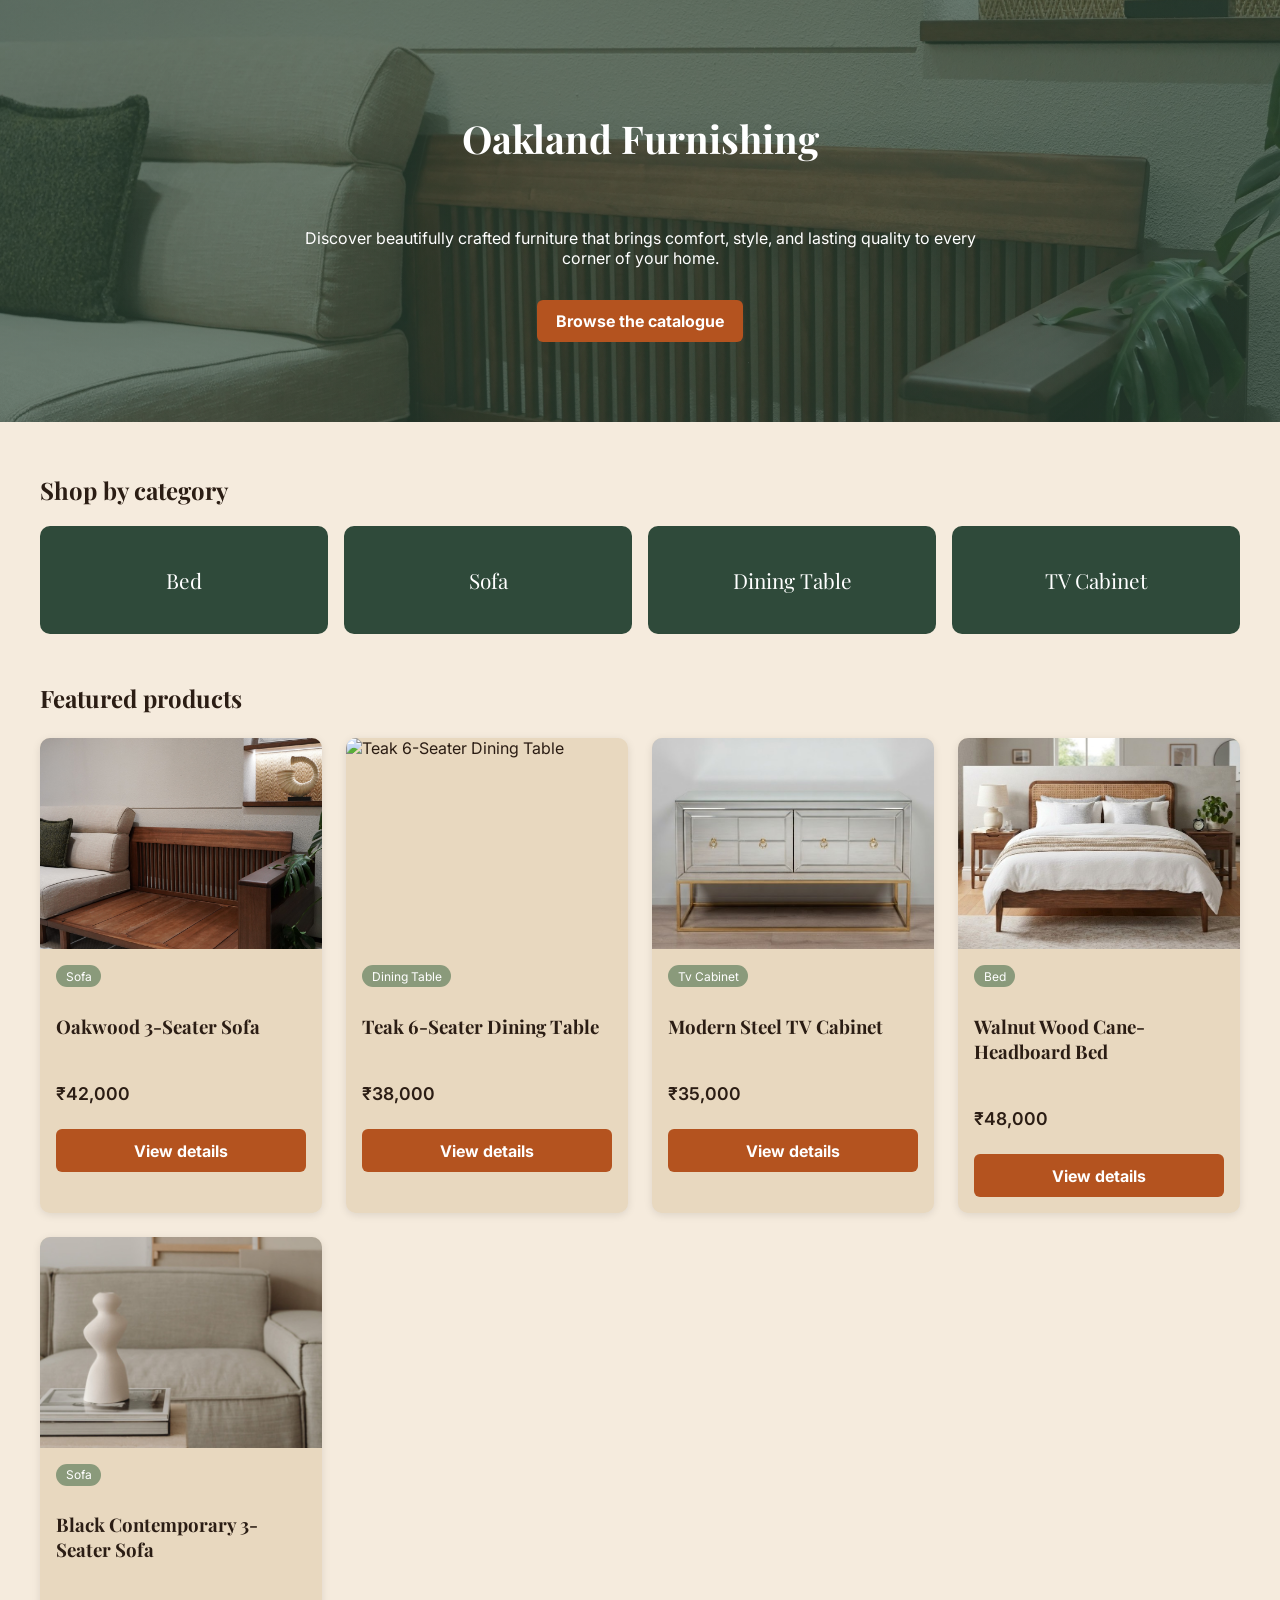
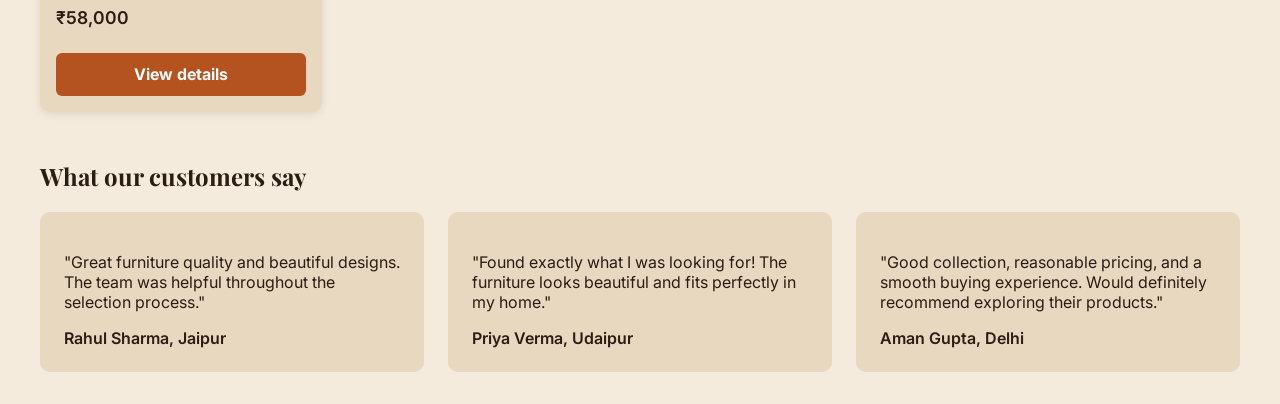
==== index.html @ d2070bec "Consistent image sizing with aspect-ratio and object-fit" ====
<!DOCTYPE html>
<html lang="en">
<head>
  <meta charset="UTF-8">
  <meta name="viewport" content="width=device-width, initial-scale=1">
  <title>Oakland Furnishing</title>

  <link rel="preconnect" href="https://fonts.googleapis.com">
  <link rel="preconnect" href="https://fonts.gstatic.com" crossorigin>
  <link href="https://fonts.googleapis.com/css2?family=Playfair+Display:wght@600;700&family=Inter:wght@400;500;600&display=swap" rel="stylesheet">
  <link rel="stylesheet" href="css/style.css">
</head>
   
    <script src="js/main.js"></script>
  <section class="hero">
    <div class="hero-text">
      <h1>Oakland Furnishing</h1>
      <p>Discover beautifully crafted furniture that brings comfort, style, and lasting quality to every corner of your home.</p>
      <a href="products.html" class="btn">Browse the catalogue</a>
    </div>
  </section>

  <main>
    <h2>Shop by category</h2>
    <div class="tiles">
      <a class="tile" href="products.html?category=bed">Bed</a>
      <a class="tile" href="products.html?category=sofa">Sofa</a>
      <a class="tile" href="products.html?category=dining table">Dining Table</a>
      <a class="tile" href="products.html?category=tv cabinet">TV Cabinet</a>
    </div>

    <h2 class="section-title">Featured products</h2>
    <div class="product-grid" id="featured-grid"></div>

    <h2 class="section-title">What our customers say</h2>
    <div class="testimonials">
      <blockquote class="testimonial">
        <p>"Great furniture quality and beautiful designs. The team was helpful throughout the selection process."</p>
        <cite>Rahul Sharma, Jaipur</cite>
      </blockquote>
      <blockquote class="testimonial">
        <p>"Found exactly what I was looking for! The furniture looks beautiful and fits perfectly in my home."</p>
        <cite> Priya Verma, Udaipur</cite>
      </blockquote>
      <blockquote class="testimonial">
        <p>"Good collection, reasonable pricing, and a smooth buying experience. Would definitely recommend exploring their products."</p>
        <cite>Aman Gupta, Delhi</cite>
      </blockquote>
    </div>
  </main>

  <script src="js/data.js"></script>
  <script src="js/home.js"></script>
  <script src="js/main.js"></script>
<script>
    document.getElementById('hamburger').addEventListener('click', () => {
      document.getElementById('nav-links').classList.toggle('open');
    });
  </script>
</html>
---- css/style.css ----
@import url('https://fonts.googleapis.com/css2?family=Inter:wght@400;500;600&family=Playfair+Display:wght@500;700&display=swap');

:root {
  --bg: #F5EBDD;
  --surface: #E8D8BF;
  --nav: #2F4A3A;
  --accent: #B4531F;
  --accent-dark: #A34A1A;
  --tag: #8A9A7B;
  --text: #2B1D14;

  --font-heading: 'Playfair Display', serif;
  --font-body: 'Inter', sans-serif;
}

body {
  margin: 0;
  background: var(--bg);
  color: var(--text);
  font-family: var(--font-body);
}

h1, h2, h3 {
  font-family: var(--font-heading);
}

.navbar {
  background: var(--nav);
  color: #fff;
  display: flex;
  justify-content: space-between;
  align-items: center;
  padding: 1rem 1.5rem;
  position: relative;
}
.navbar a { color: #fff; text-decoration: none; }
.logo { font-family: var(--font-heading); font-size: 1.5rem; font-weight: 700; }
.nav-links { list-style: none; display: flex; gap: 1.5rem; }
.nav-links a:hover { text-decoration: underline; }
.hamburger { display: none; background: none; border: none; color: #fff; font-size: 1.8rem; cursor: pointer; }

@media (max-width: 768px) {
  .hamburger { display: block; }
  .nav-links {
    display: none;
    flex-direction: column;
    position: absolute;
    top: 100%; left: 0; right: 0;
    background: var(--nav);
    padding: 1rem 1.5rem;
  }
  .nav-links.open { display: flex; }
}
.footer {
  background: var(--nav);
  color: #fff;
  display: flex;
  flex-wrap: wrap;
  gap: 2rem;
  justify-content: space-between;
  padding: 2rem 1.5rem;
  margin-top: 3rem;
}
.footer a { color: #fff; display: block; text-decoration: none; margin-bottom: .3rem; }
.footer a:hover { text-decoration: underline; }

main { padding: 2rem 1.5rem; max-width: 1200px; margin: 0 auto; }

.product-grid {
  display: grid;
  grid-template-columns: repeat(auto-fill, minmax(250px, 1fr));
  gap: 1.5rem;
  margin-top: 1.5rem;
}

.product-card {
  background: var(--surface);
  border-radius: 10px;
  overflow: hidden;
  box-shadow: 0 2px 8px rgba(0,0,0,.1);
  display: flex;
  flex-direction: column;
}
.product-card img { width: 100%; aspect-ratio: 4 / 3; object-fit: cover; display: block; }
.card-body { padding: 1rem; display: flex; flex-direction: column; gap: .5rem; }

.category-tag {
  align-self: flex-start;
  background: var(--tag);
  color: #fff;
  font-size: .75rem;
  padding: .2rem .6rem;
  border-radius: 999px;
  text-transform: capitalize;
}
.price { font-weight: 600; font-size: 1.1rem; }

.btn {
  display: inline-block;
  background: var(--accent);
  color: #fff;
  font-weight: 700;
  border: none;
  padding: .7rem 1.2rem;
  border-radius: 6px;
  cursor: pointer;
  font-size: 1rem;
  text-decoration: none;
  text-align: center;
}
.btn:hover { background: var(--accent-dark); }


.filters { display: flex; flex-wrap: wrap; gap: .6rem; margin-top: 1rem; }

.filter-btn {
  background: transparent;
  color: var(--accent);
  border: 2px solid var(--accent);
  font-weight: 700;
  font-size: .95rem;
  padding: .5rem 1rem;
  border-radius: 999px;
  cursor: pointer;
}
.filter-btn:hover { background: var(--surface); }
.filter-btn.active { background: var(--accent); color: #fff; }

.empty-message { grid-column: 1 / -1; padding: 2rem 0; font-size: 1.1rem; }


.product-layout { display: grid; grid-template-columns: 1fr 1fr; gap: 2rem; }
.main-image { width: 100%; aspect-ratio: 4 / 3; object-fit: cover; border-radius: 10px; display: block; }
.thumbs { display: flex; gap: .6rem; margin-top: .6rem; }
.thumb { width: 80px; aspect-ratio: 4 / 3; object-fit: cover; border-radius: 6px; cursor: pointer; border: 2px solid transparent; }
.thumb.active { border-color: var(--accent); }
.info { display: flex; flex-direction: column; gap: .8rem; align-items: flex-start; }
.specs { list-style: none; padding: 0; display: flex; flex-direction: column; gap: .4rem; }
.not-found { text-align: center; padding: 3rem 0; }
.not-found .btn { margin-top: 1rem; }

@media (max-width: 768px) {
  .product-layout { grid-template-columns: 1fr; }
}


.hero {
  background: linear-gradient(rgba(47,74,58,.65), rgba(47,74,58,.65)), url('../images/oak-sofa-1.jpg') center / cover;
  color: #fff;
  padding: 5rem 1.5rem;
  text-align: center;
}
.hero-text { max-width: 700px; margin: 0 auto; display: flex; flex-direction: column; align-items: center; gap: 1rem; }
.hero h1 { font-size: 2.4rem; }

.section-title { margin-top: 3rem; }
.tiles { display: grid; grid-template-columns: repeat(auto-fit, minmax(180px, 1fr)); gap: 1rem; margin-top: 1rem; }
.tile {
  background: var(--nav);
  color: #fff;
  text-decoration: none;
  font-family: var(--font-heading);
  font-size: 1.3rem;
  text-align: center;
  padding: 2.5rem 1rem;
  border-radius: 10px;
}
.tile:hover { background: var(--accent); }

.testimonials { display: grid; grid-template-columns: repeat(auto-fit, minmax(250px, 1fr)); gap: 1.5rem; margin-top: 1rem; }
.testimonial { background: var(--surface); margin: 0; padding: 1.5rem; border-radius: 10px; }
.testimonial cite { display: block; margin-top: .8rem; font-weight: 600; font-style: normal; }


.contact-layout { display: grid; grid-template-columns: 1.2fr 1fr; gap: 2rem; margin-top: 1.5rem; }
.contact-list { list-style: none; padding: 0; display: flex; flex-direction: column; gap: .6rem; margin-bottom: 1rem; }
.contact-list a { color: var(--accent); font-weight: 600; }
.contact-info { display: flex; flex-direction: column; align-items: flex-start; gap: .5rem; }
.map-box { width: 100%; margin-top: 1rem; }
.map-box iframe { width: 100%; height: 300px; border: 0; border-radius: 10px; }
.placeholder-box { background: var(--surface); padding: 2rem 1rem; border-radius: 10px; text-align: center; width: 100%; }

@media (max-width: 768px) {
  .contact-layout { grid-template-columns: 1fr; }
}
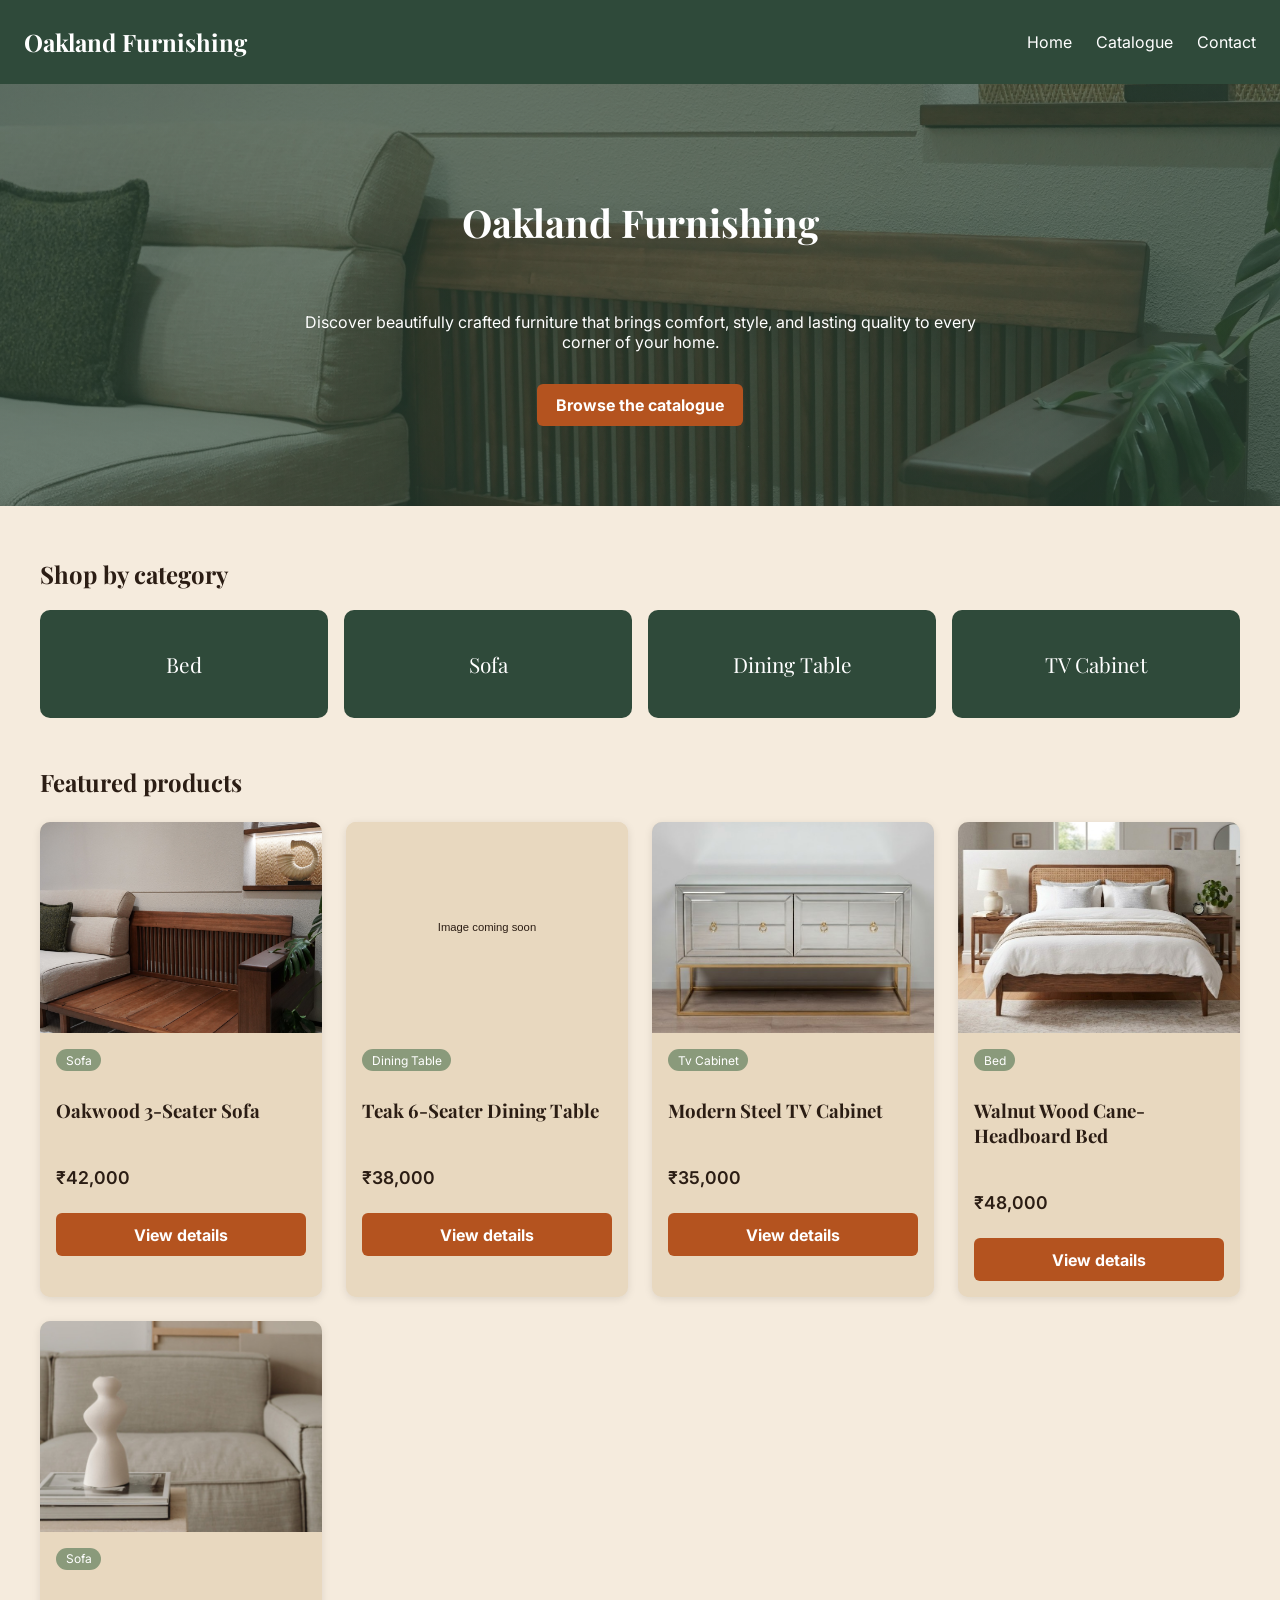
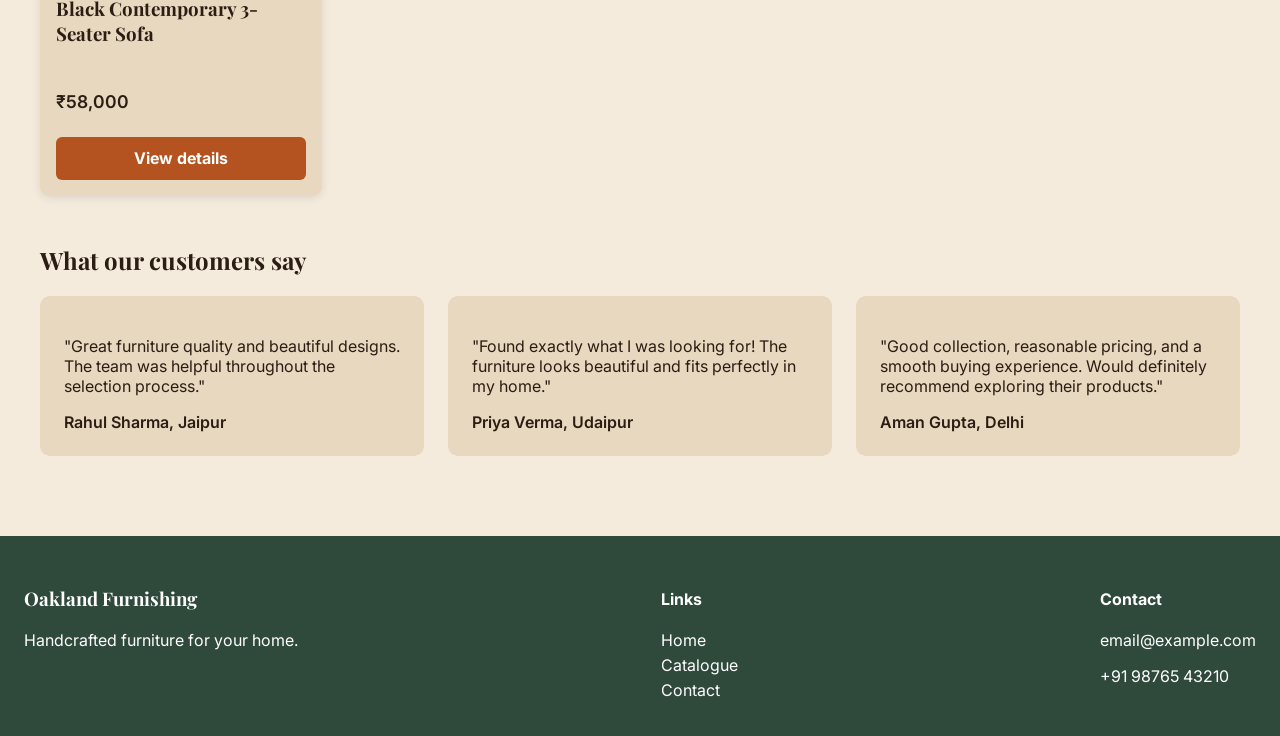
==== commit 7cb272f9: "Remove duplicate hamburger handler and load main.js once" ====
--- a/index.html
+++ b/index.html
@@ -1,6 +1,7 @@
 <!DOCTYPE html>
 <html lang="en">
 <head>
+<body>
   <meta charset="UTF-8">
   <meta name="viewport" content="width=device-width, initial-scale=1">
   <title>Oakland Furnishing</title>
@@ -11,7 +12,6 @@
   <link rel="stylesheet" href="css/style.css">
 </head>
    
-    <script src="js/main.js"></script>
   <section class="hero">
     <div class="hero-text">
       <h1>Oakland Furnishing</h1>
@@ -52,9 +52,5 @@
   <script src="js/data.js"></script>
   <script src="js/home.js"></script>
   <script src="js/main.js"></script>
-<script>
-    document.getElementById('hamburger').addEventListener('click', () => {
-      document.getElementById('nav-links').classList.toggle('open');
-    });
-  </script>
+</body>
 </html>
--- a/css/style.css
+++ b/css/style.css
@@ -182,4 +182,37 @@
 
 @media (max-width: 768px) {
   .contact-layout { grid-template-columns: 1fr; }
-}+}
+
+
+.form-section { margin-top: 3rem; max-width: 600px; }
+form label { display: block; margin-top: 1rem; font-weight: 600; }
+form input[type="text"], form input[type="tel"], form select, form textarea {
+  width: 100%;
+  margin-top: .3rem;
+  padding: .7rem;
+  border: 1px solid var(--tag);
+  border-radius: 6px;
+  background: #fff;
+  font-family: var(--font-body);
+  font-size: 1rem;
+  box-sizing: border-box;
+}
+form button[type="submit"] {
+  margin-top: 1.2rem;
+  background: var(--accent);
+  color: #fff;
+  font-weight: 700;
+  border: none;
+  padding: .7rem 1.2rem;
+  border-radius: 6px;
+  font-size: 1rem;
+  cursor: pointer;
+}
+form button[type="submit"]:hover { background: var(--accent-dark); }
+form button[type="submit"]:disabled { opacity: .6; cursor: not-allowed; }
+.field-error { color: #b00020; font-size: .85rem; min-height: 1.1rem; margin: .2rem 0 0; }
+#form-status, #co-status { margin-top: 1rem; font-weight: 600; }
+.success { color: #2F6B3A; }
+.error { color: #b00020; }
+.whatsapp-btn { margin-top: 1rem; }
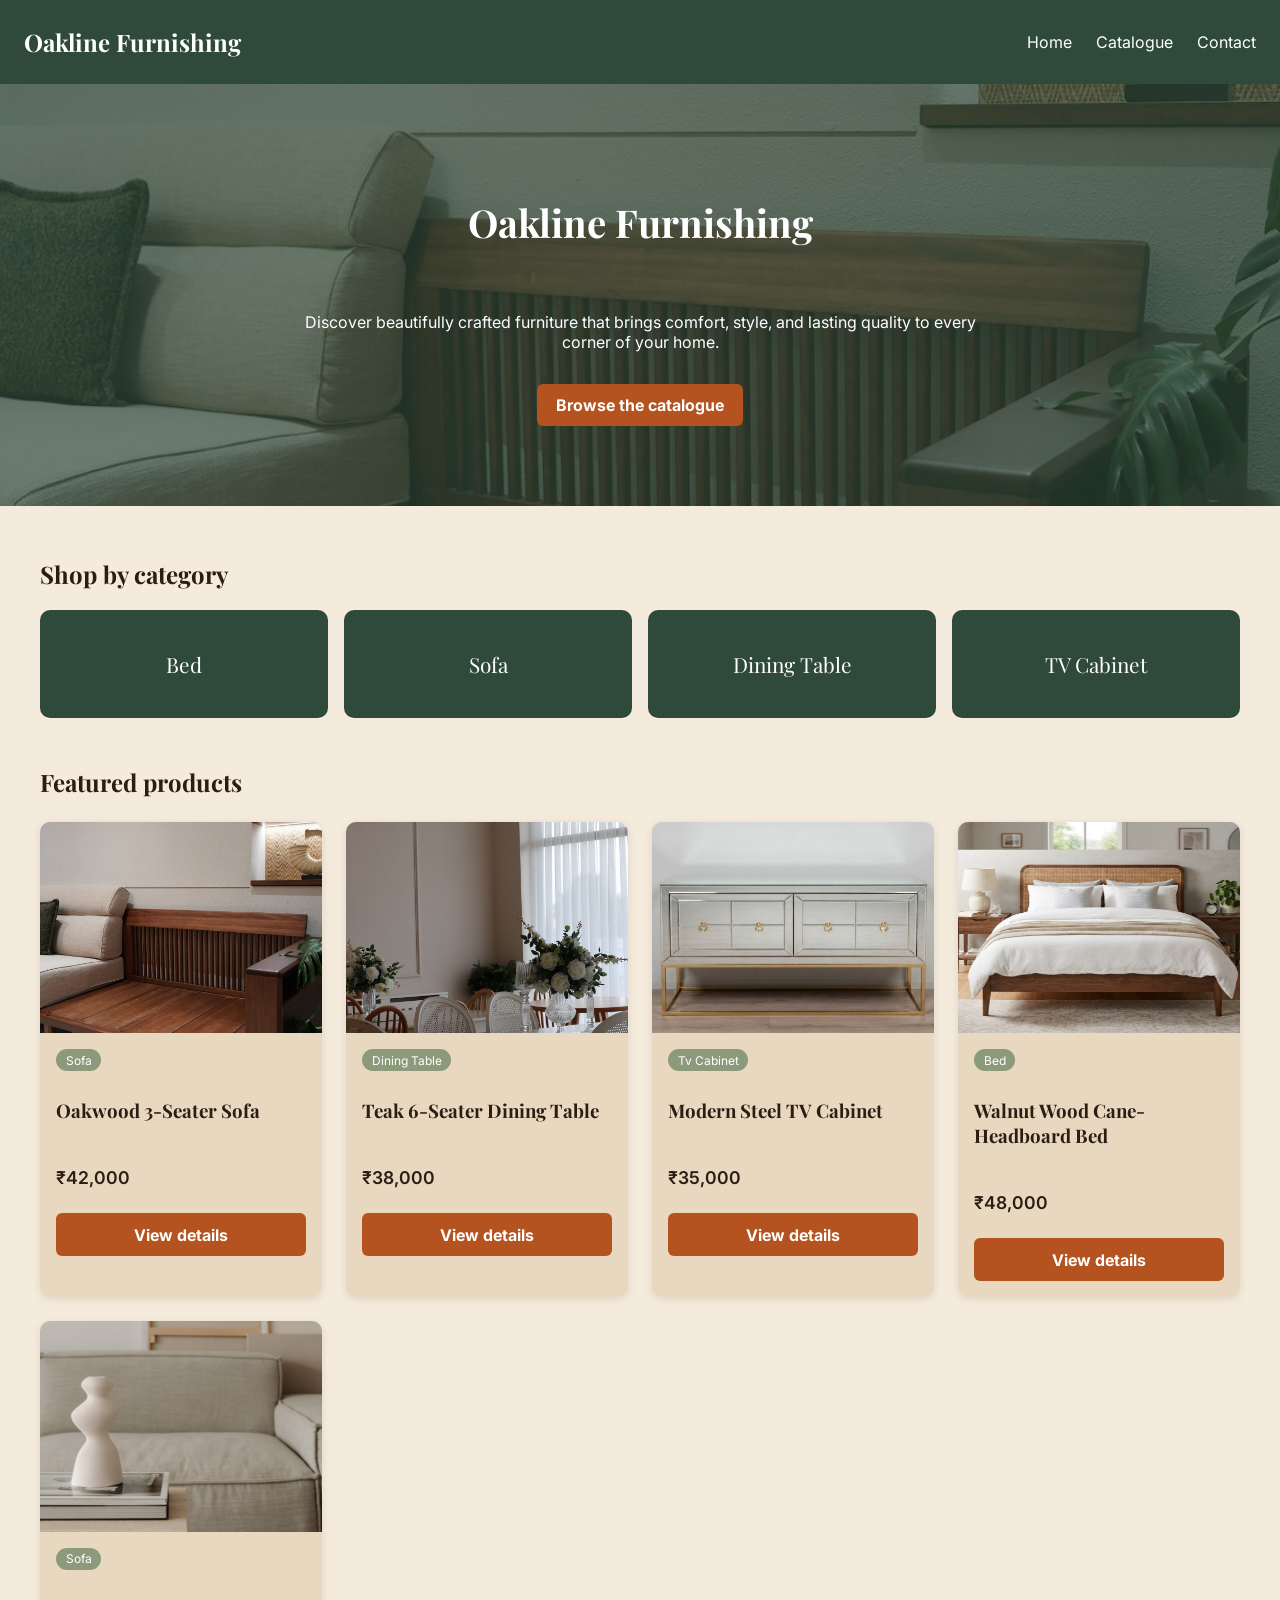
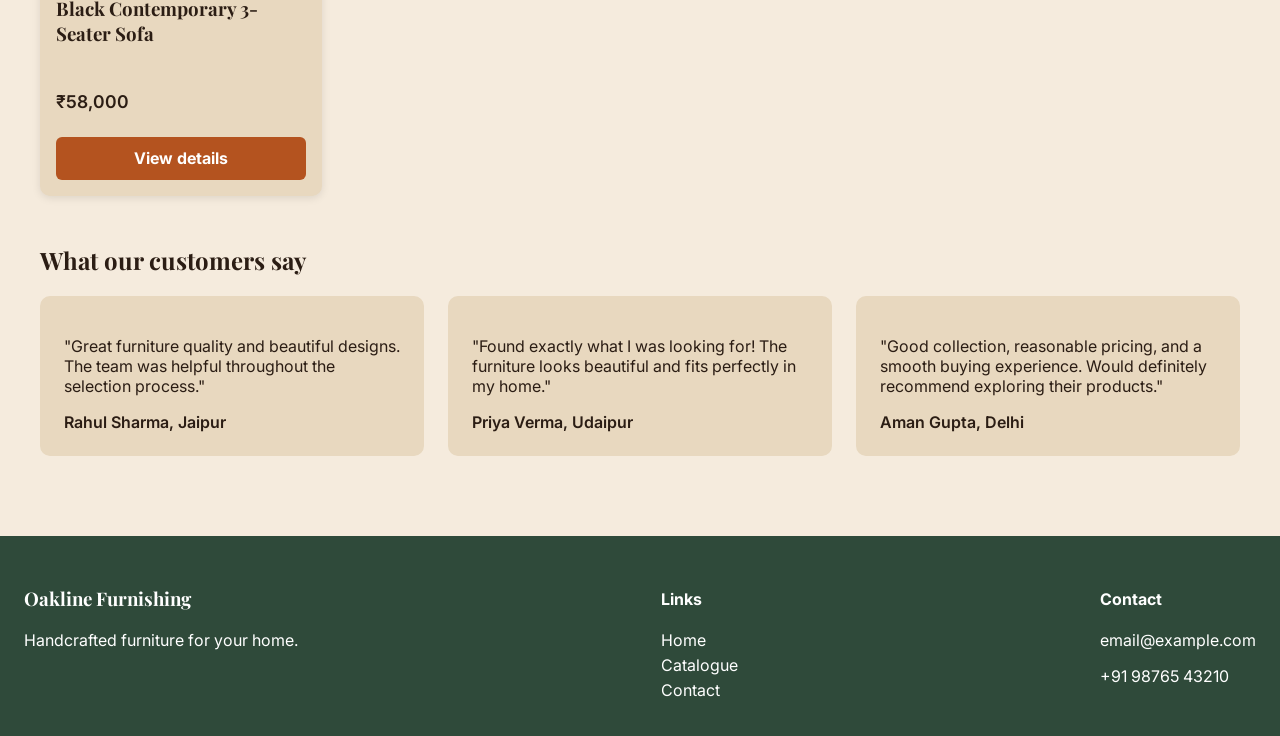
==== commit d0121e5a: "more resizing" ====
--- a/index.html
+++ b/index.html
@@ -4,7 +4,7 @@
 <body>
   <meta charset="UTF-8">
   <meta name="viewport" content="width=device-width, initial-scale=1">
-  <title>Oakland Furnishing</title>
+  <title>Oakline Furnishing</title>
 
   <link rel="preconnect" href="https://fonts.googleapis.com">
   <link rel="preconnect" href="https://fonts.gstatic.com" crossorigin>
@@ -14,7 +14,7 @@
    
   <section class="hero">
     <div class="hero-text">
-      <h1>Oakland Furnishing</h1>
+      <h1>Oakline Furnishing</h1>
       <p>Discover beautifully crafted furniture that brings comfort, style, and lasting quality to every corner of your home.</p>
       <a href="products.html" class="btn">Browse the catalogue</a>
     </div>
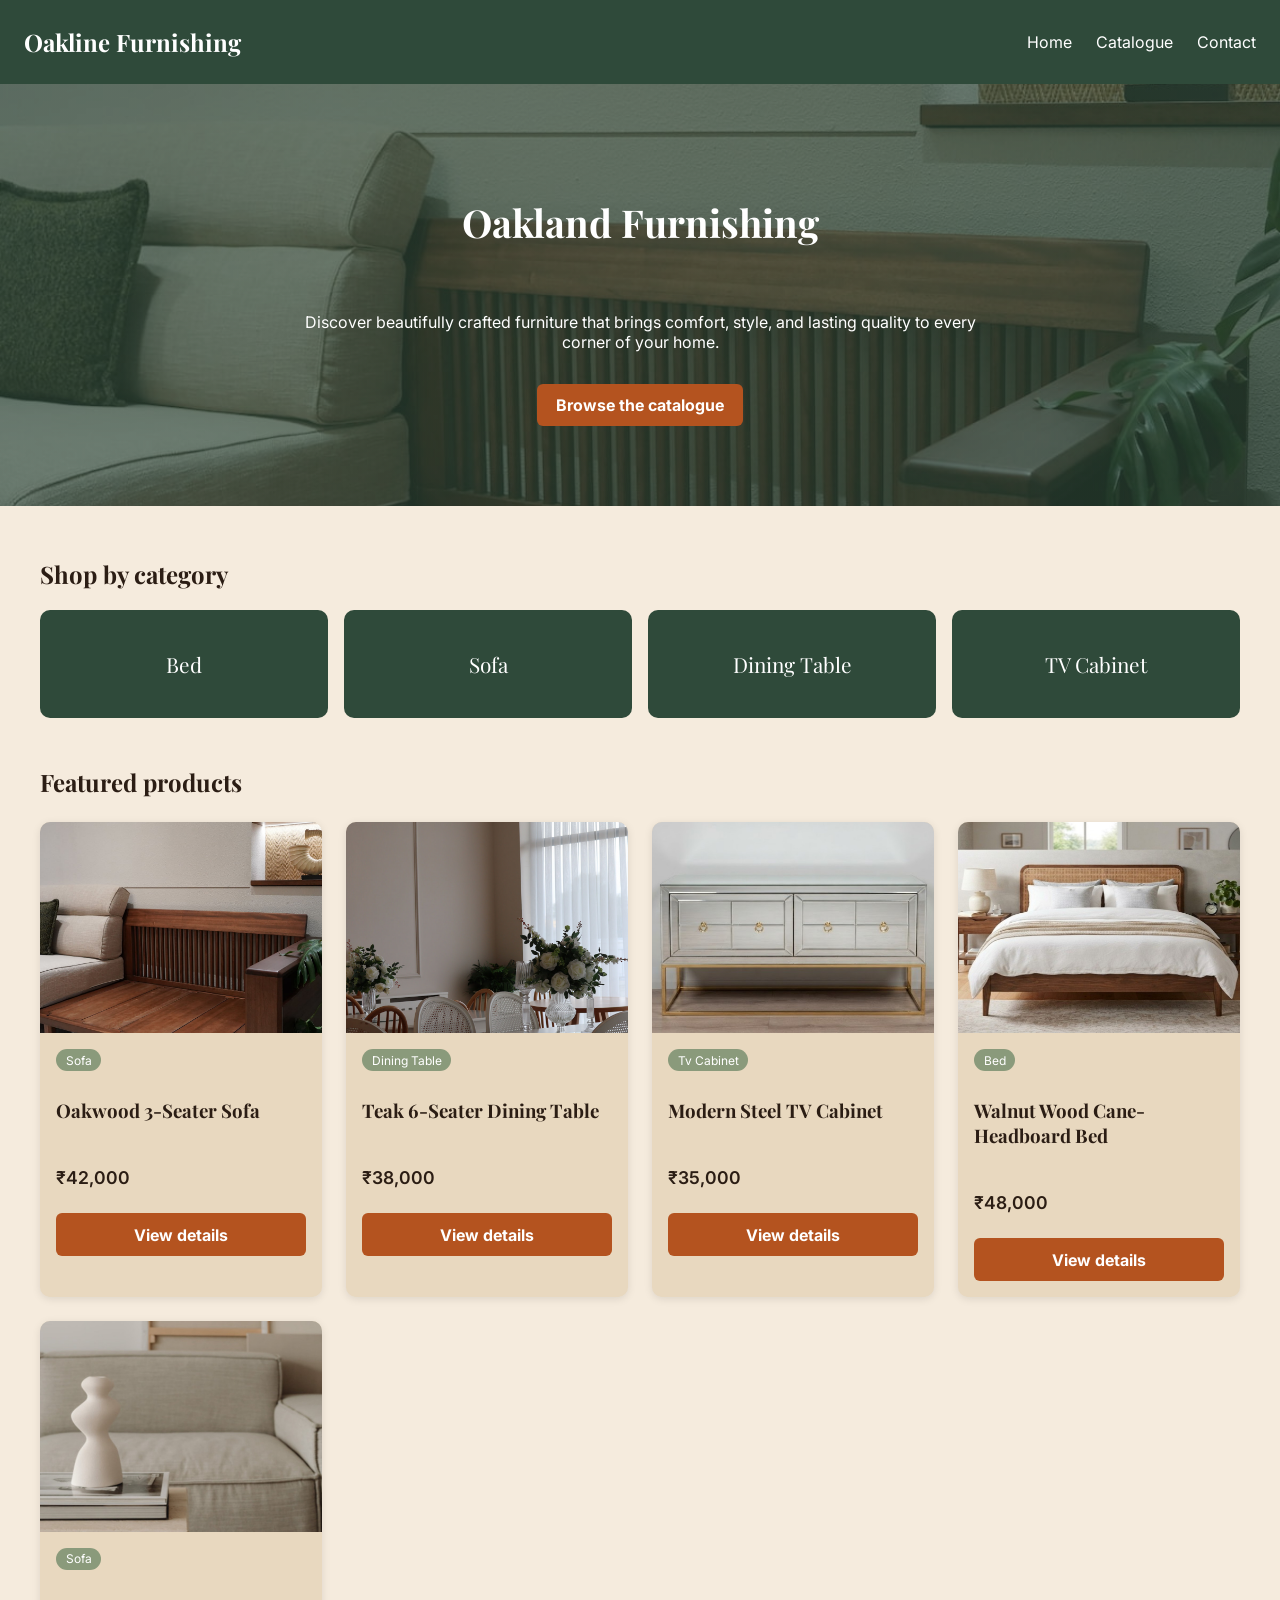
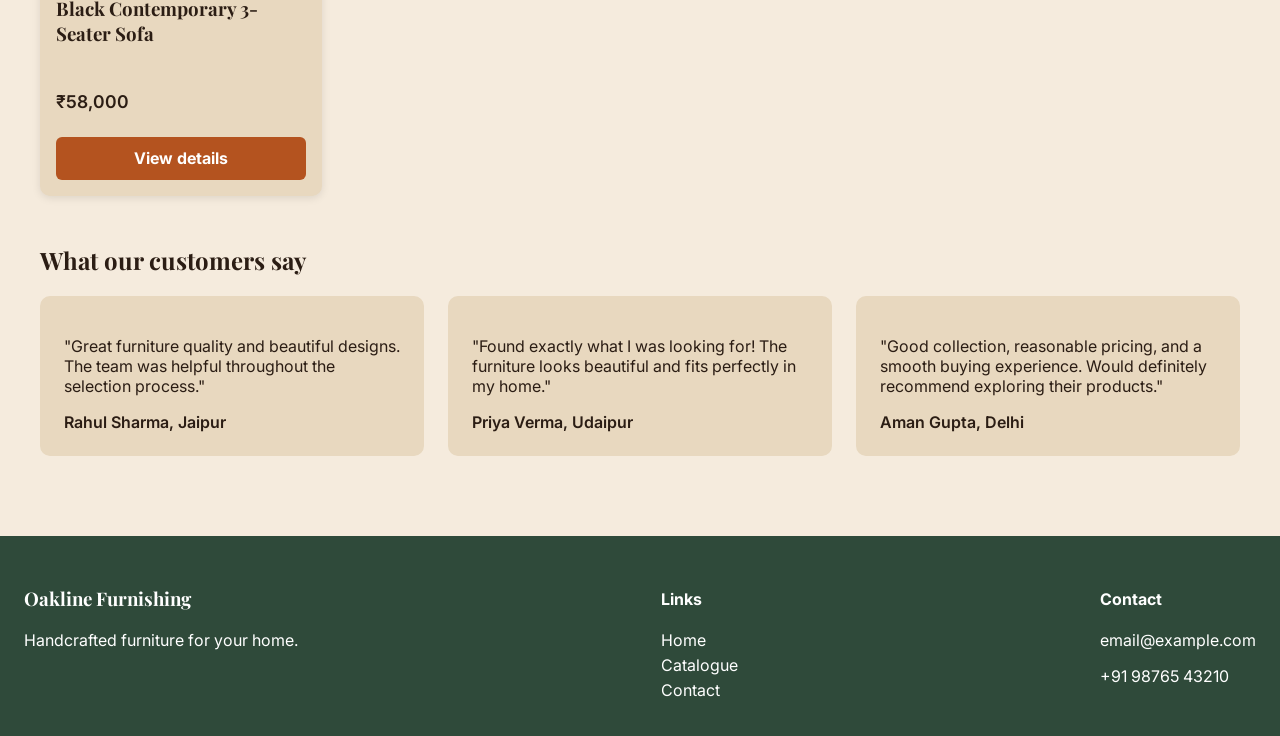
==== commit cde32cd1: "Add Google Analytics" ====
--- a/index.html
+++ b/index.html
@@ -4,7 +4,7 @@
 <body>
   <meta charset="UTF-8">
   <meta name="viewport" content="width=device-width, initial-scale=1">
-  <title>Oakline Furnishing</title>
+  <title>Oakland Furnishing</title>
 
   <link rel="preconnect" href="https://fonts.googleapis.com">
   <link rel="preconnect" href="https://fonts.gstatic.com" crossorigin>
@@ -14,7 +14,7 @@
    
   <section class="hero">
     <div class="hero-text">
-      <h1>Oakline Furnishing</h1>
+      <h1>Oakland Furnishing</h1>
       <p>Discover beautifully crafted furniture that brings comfort, style, and lasting quality to every corner of your home.</p>
       <a href="products.html" class="btn">Browse the catalogue</a>
     </div>
@@ -52,5 +52,6 @@
   <script src="js/data.js"></script>
   <script src="js/home.js"></script>
   <script src="js/main.js"></script>
+  <script src="js/analytics.js" defer></script>
 </body>
 </html>
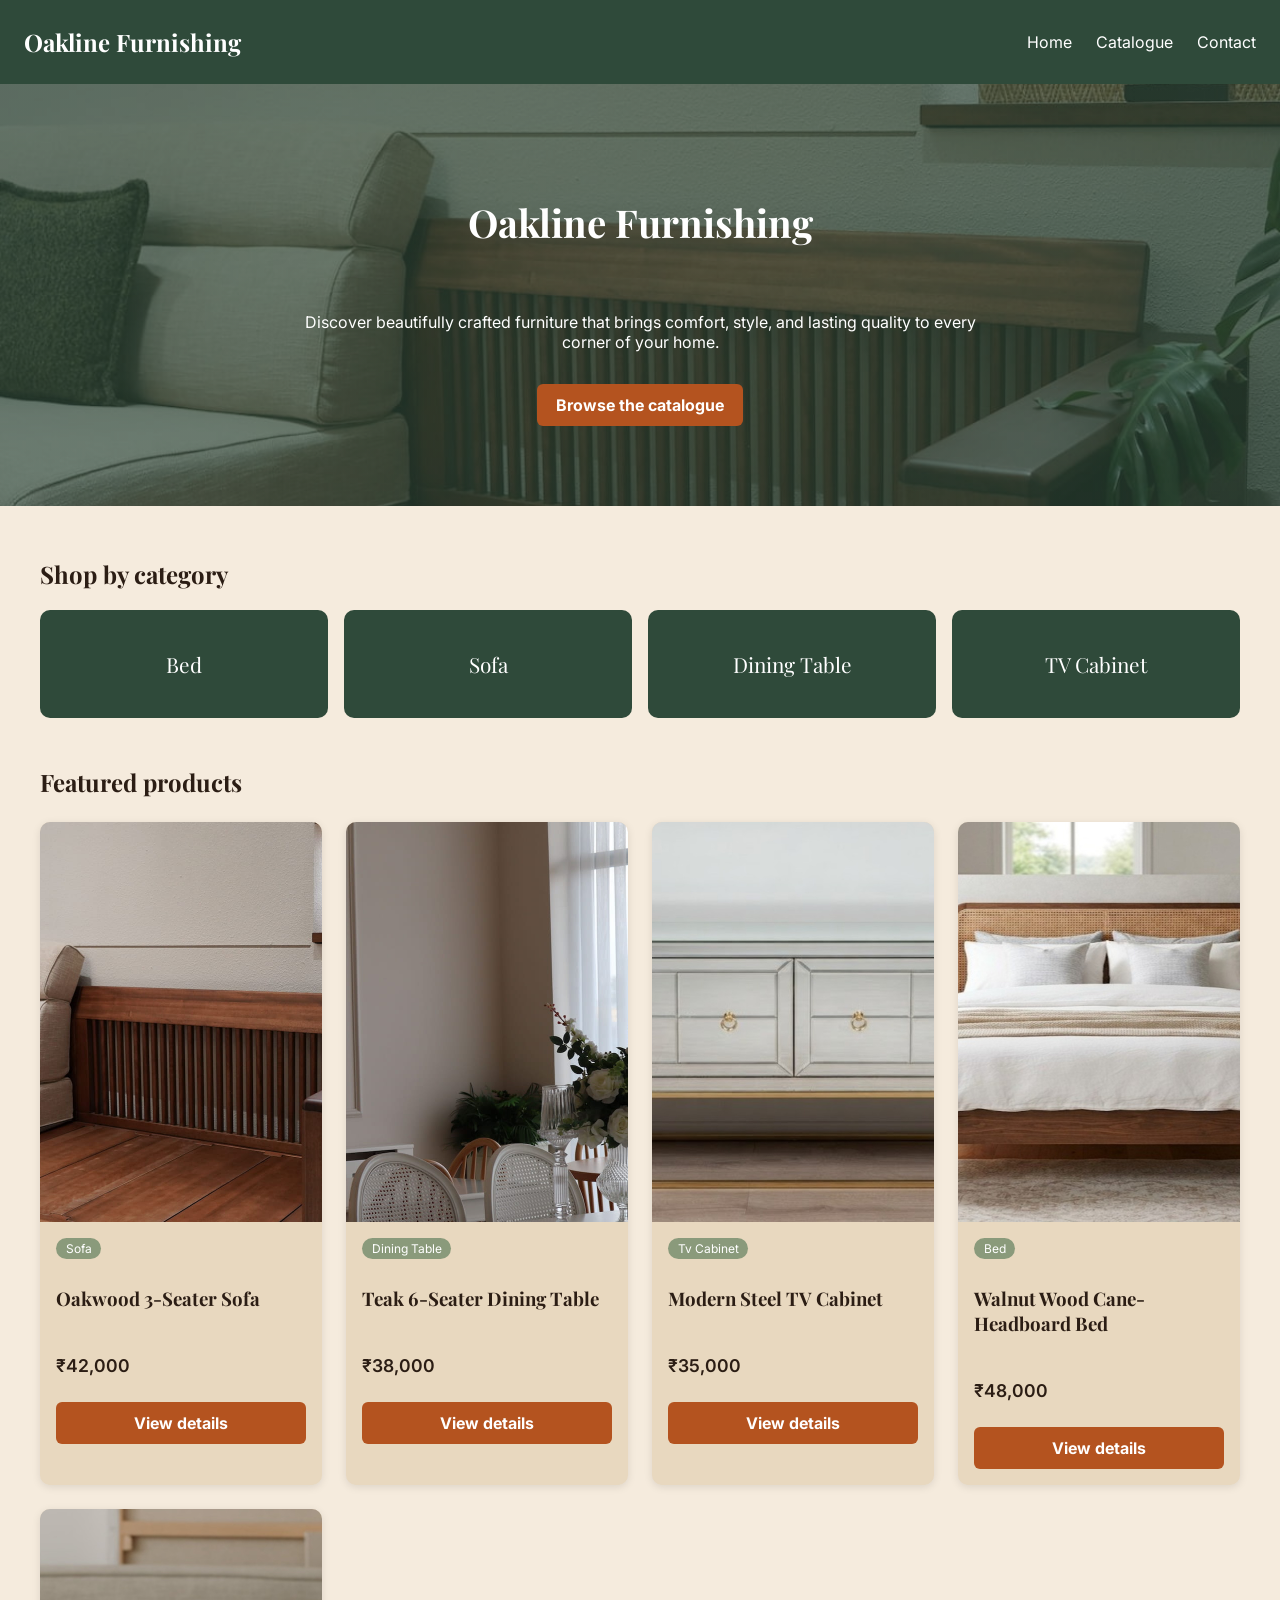
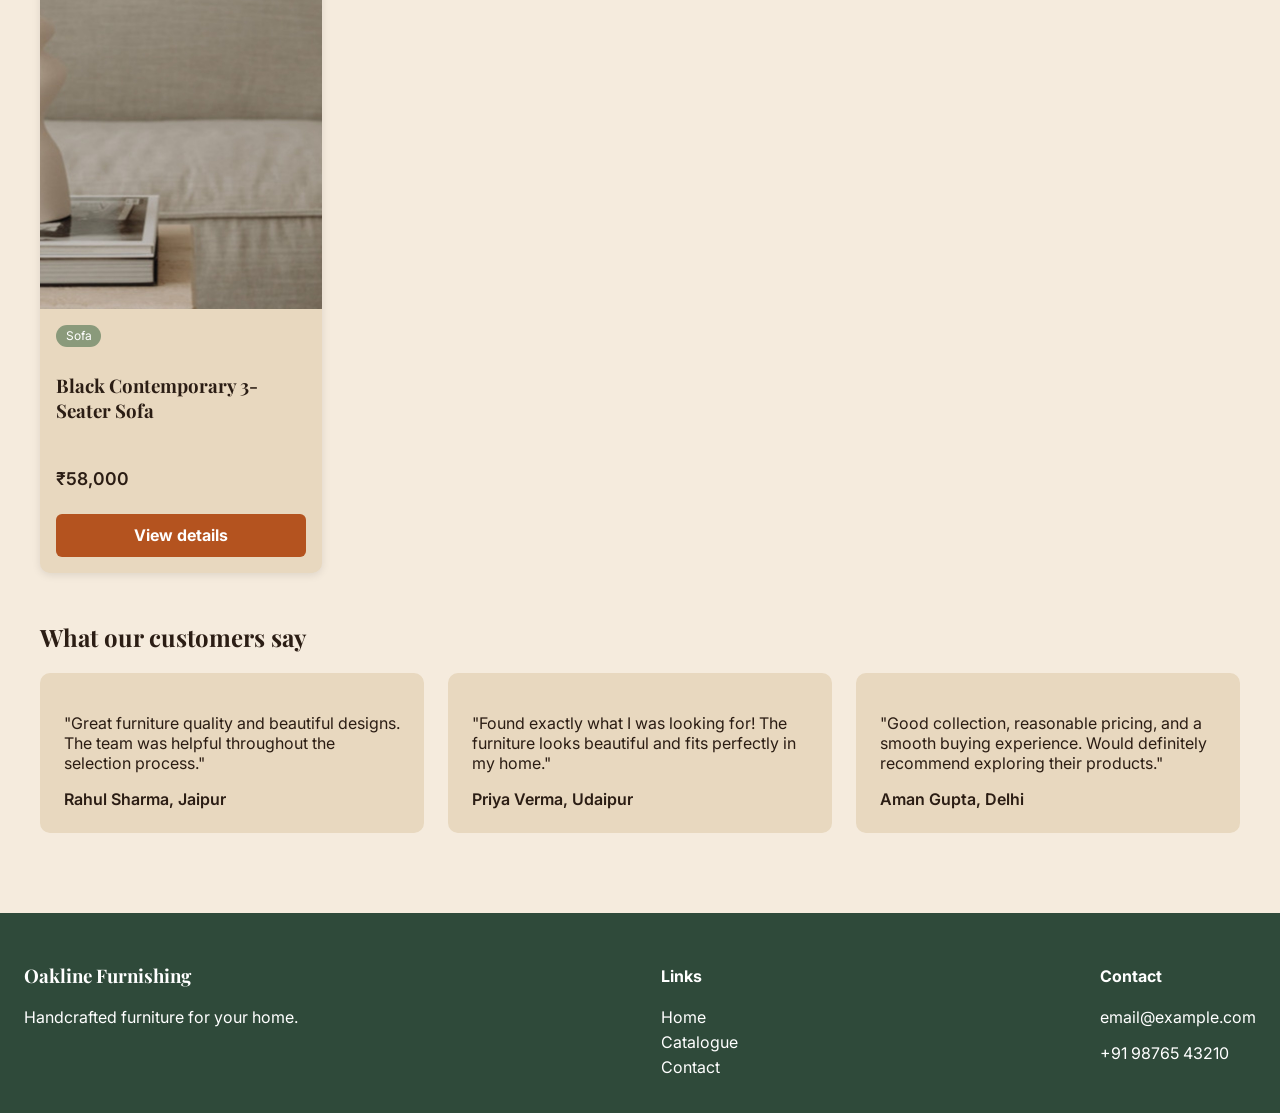
==== commit b5962148: "cleaningup" ====
--- a/index.html
+++ b/index.html
@@ -1,20 +1,20 @@
 <!DOCTYPE html>
 <html lang="en">
 <head>
-<body>
+
   <meta charset="UTF-8">
   <meta name="viewport" content="width=device-width, initial-scale=1">
-  <title>Oakland Furnishing</title>
-
+  <title>Oakline Furnishing</title>
+  <link rel="preload" as="image" href="images/oak-sofa-1.jpg" fetchpriority="high">
   <link rel="preconnect" href="https://fonts.googleapis.com">
   <link rel="preconnect" href="https://fonts.gstatic.com" crossorigin>
   <link href="https://fonts.googleapis.com/css2?family=Playfair+Display:wght@600;700&family=Inter:wght@400;500;600&display=swap" rel="stylesheet">
   <link rel="stylesheet" href="css/style.css">
 </head>
-   
+<body>
   <section class="hero">
     <div class="hero-text">
-      <h1>Oakland Furnishing</h1>
+      <h1>Oakline Furnishing</h1>
       <p>Discover beautifully crafted furniture that brings comfort, style, and lasting quality to every corner of your home.</p>
       <a href="products.html" class="btn">Browse the catalogue</a>
     </div>
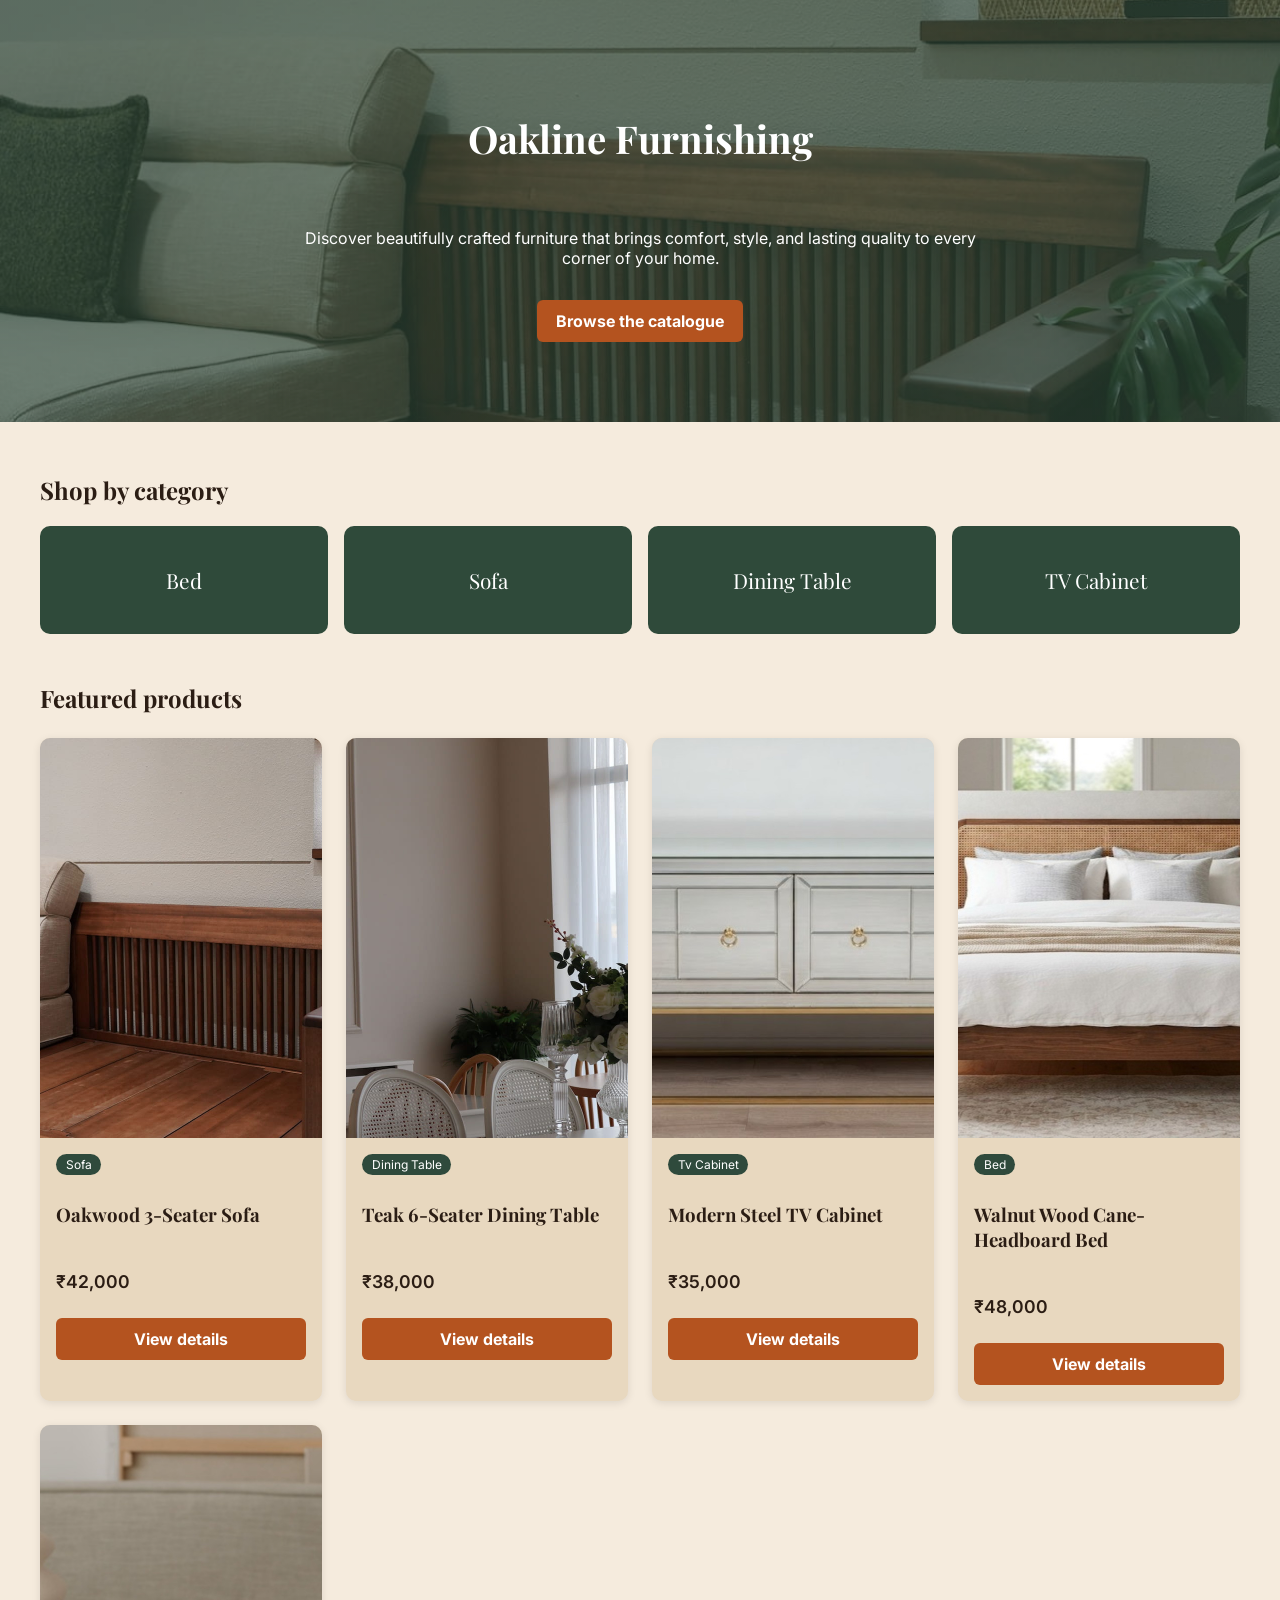
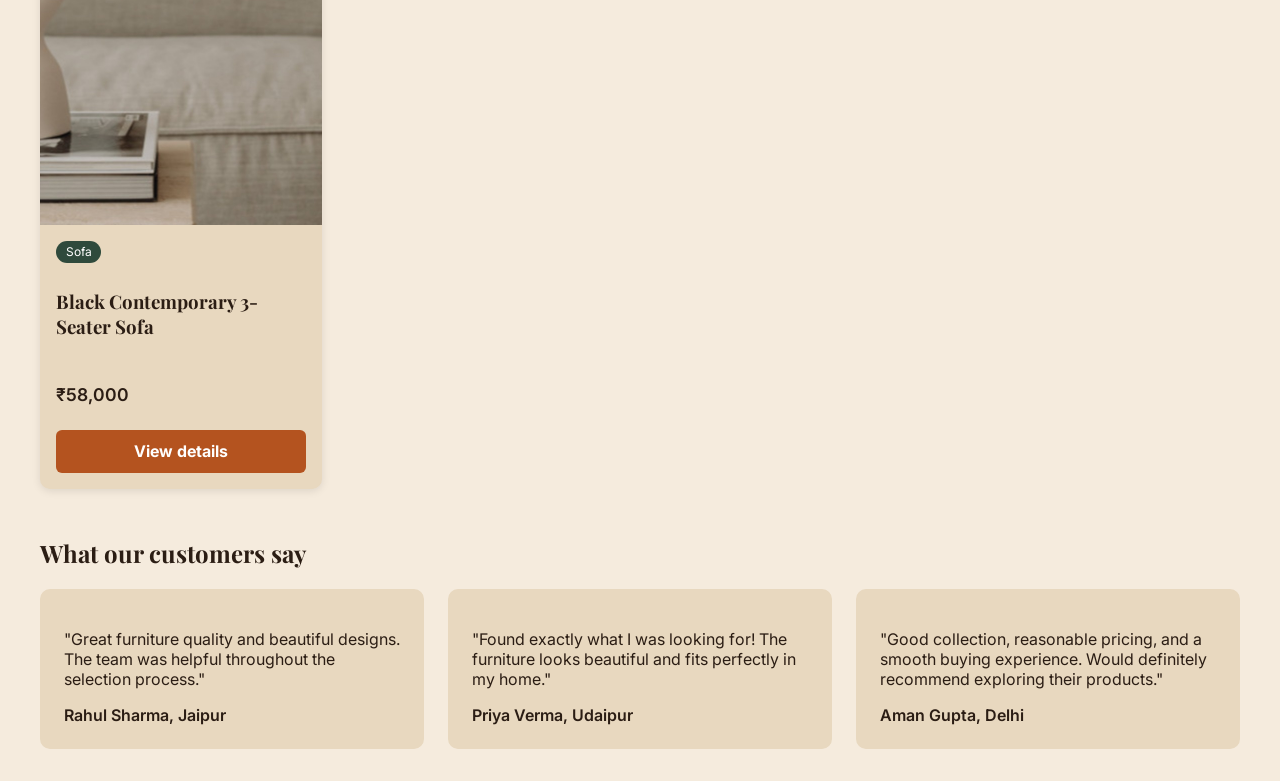
==== commit b4c615f3: "Add favicon, page titles and meta descriptions" ====
--- a/index.html
+++ b/index.html
@@ -1,17 +1,18 @@
 <!DOCTYPE html>
 <html lang="en">
 <head>
-
   <meta charset="UTF-8">
   <meta name="viewport" content="width=device-width, initial-scale=1">
-  <title>Oakline Furnishing</title>
-  <link rel="preload" as="image" href="images/oak-sofa-1.jpg" fetchpriority="high">
+  <title>Oakline Furnishing | Quality Furniture for Your Home</title>
+  <meta name="description" content="Oakline Furnishing offers stylish, durable furniture for every room. Browse our collection, read customer reviews and get in touch today.">
+<link rel="icon" href="favicon.png">
   <link rel="preconnect" href="https://fonts.googleapis.com">
   <link rel="preconnect" href="https://fonts.gstatic.com" crossorigin>
   <link href="https://fonts.googleapis.com/css2?family=Playfair+Display:wght@600;700&family=Inter:wght@400;500;600&display=swap" rel="stylesheet">
   <link rel="stylesheet" href="css/style.css">
 </head>
-<body>
+   
+    <script src="js/main.js"></script>
   <section class="hero">
     <div class="hero-text">
       <h1>Oakline Furnishing</h1>
@@ -52,6 +53,9 @@
   <script src="js/data.js"></script>
   <script src="js/home.js"></script>
   <script src="js/main.js"></script>
-  <script src="js/analytics.js" defer></script>
-</body>
+<script>
+    document.getElementById('hamburger').addEventListener('click', () => {
+      document.getElementById('nav-links').classList.toggle('open');
+    });
+  </script>
 </html>
--- a/css/style.css
+++ b/css/style.css
@@ -86,7 +86,7 @@
 
 .category-tag {
   align-self: flex-start;
-  background: var(--tag);
+  background: #2f4a3c;
   color: #fff;
   font-size: .75rem;
   padding: .2rem .6rem;
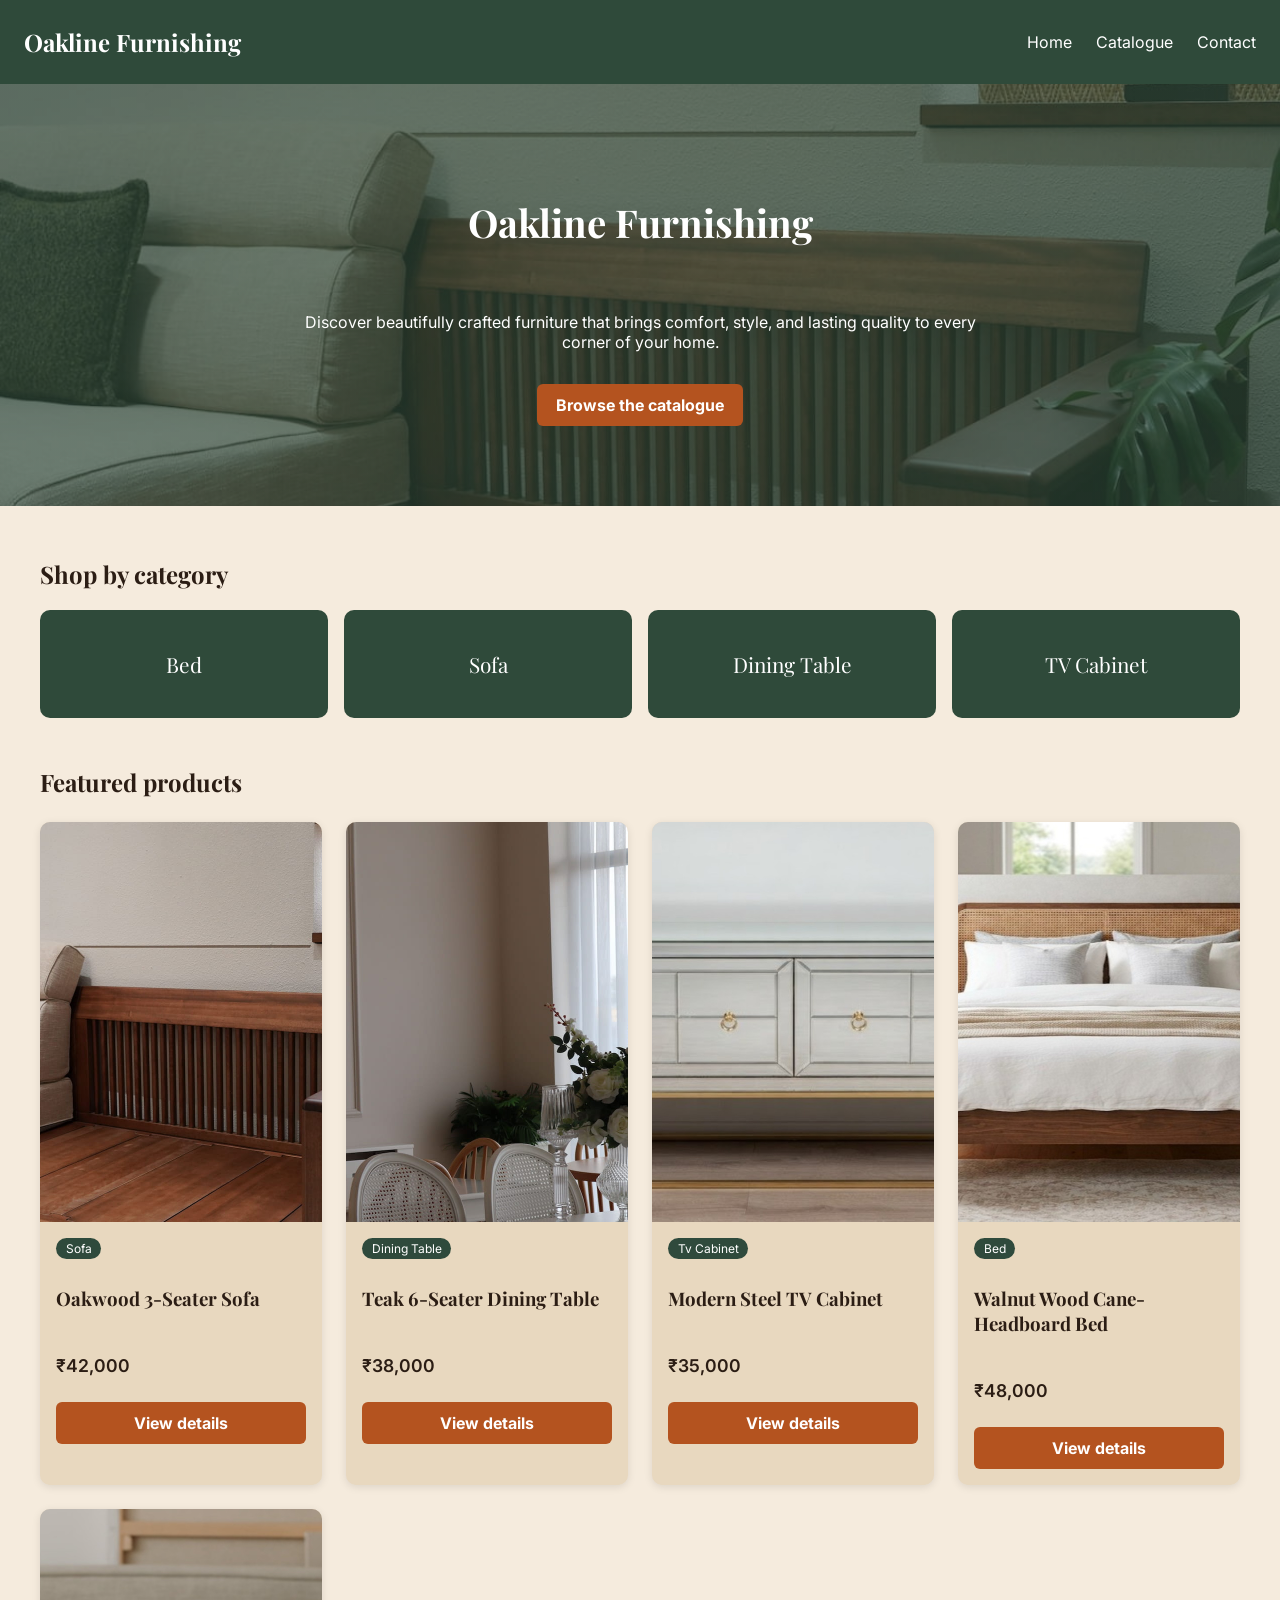
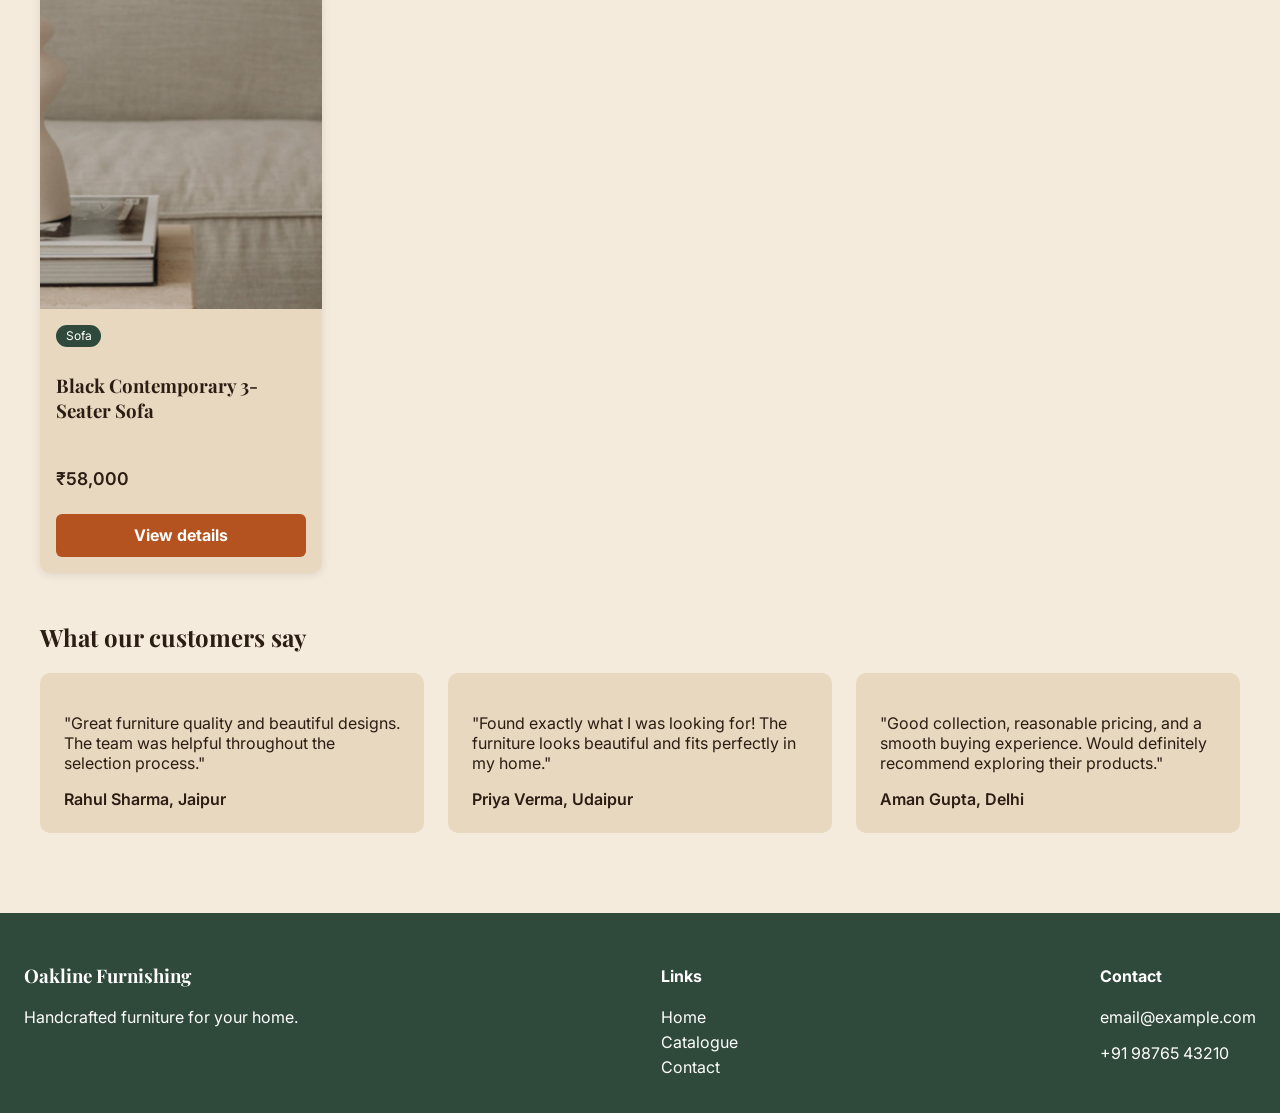
==== commit b425741f: "Merge branch 'main' into add-favicon-and-meta" ====
--- a/index.html
+++ b/index.html
@@ -1,18 +1,23 @@
 <!DOCTYPE html>
 <html lang="en">
 <head>
+
   <meta charset="UTF-8">
   <meta name="viewport" content="width=device-width, initial-scale=1">
+
   <title>Oakline Furnishing | Quality Furniture for Your Home</title>
   <meta name="description" content="Oakline Furnishing offers stylish, durable furniture for every room. Browse our collection, read customer reviews and get in touch today.">
 <link rel="icon" href="favicon.png">
+
+
+  <link rel="preload" as="image" href="images/oak-sofa-1.jpg" fetchpriority="high">
+
   <link rel="preconnect" href="https://fonts.googleapis.com">
   <link rel="preconnect" href="https://fonts.gstatic.com" crossorigin>
   <link href="https://fonts.googleapis.com/css2?family=Playfair+Display:wght@600;700&family=Inter:wght@400;500;600&display=swap" rel="stylesheet">
   <link rel="stylesheet" href="css/style.css">
 </head>
-   
-    <script src="js/main.js"></script>
+<body>
   <section class="hero">
     <div class="hero-text">
       <h1>Oakline Furnishing</h1>
@@ -53,9 +58,6 @@
   <script src="js/data.js"></script>
   <script src="js/home.js"></script>
   <script src="js/main.js"></script>
-<script>
-    document.getElementById('hamburger').addEventListener('click', () => {
-      document.getElementById('nav-links').classList.toggle('open');
-    });
-  </script>
+  <script src="js/analytics.js" defer></script>
+</body>
 </html>
--- a/css/style.css
+++ b/css/style.css
@@ -71,6 +71,7 @@
   grid-template-columns: repeat(auto-fill, minmax(250px, 1fr));
   gap: 1.5rem;
   margin-top: 1.5rem;
+  min-height: 100vh;
 }
 
 .product-card {
@@ -81,7 +82,7 @@
   display: flex;
   flex-direction: column;
 }
-.product-card img { width: 100%; aspect-ratio: 4 / 3; object-fit: cover; display: block; }
+.product-card img { width: 100%; aspect-ratio: 3 / 2; object-fit: cover; display: block; }
 .card-body { padding: 1rem; display: flex; flex-direction: column; gap: .5rem; }
 
 .category-tag {
